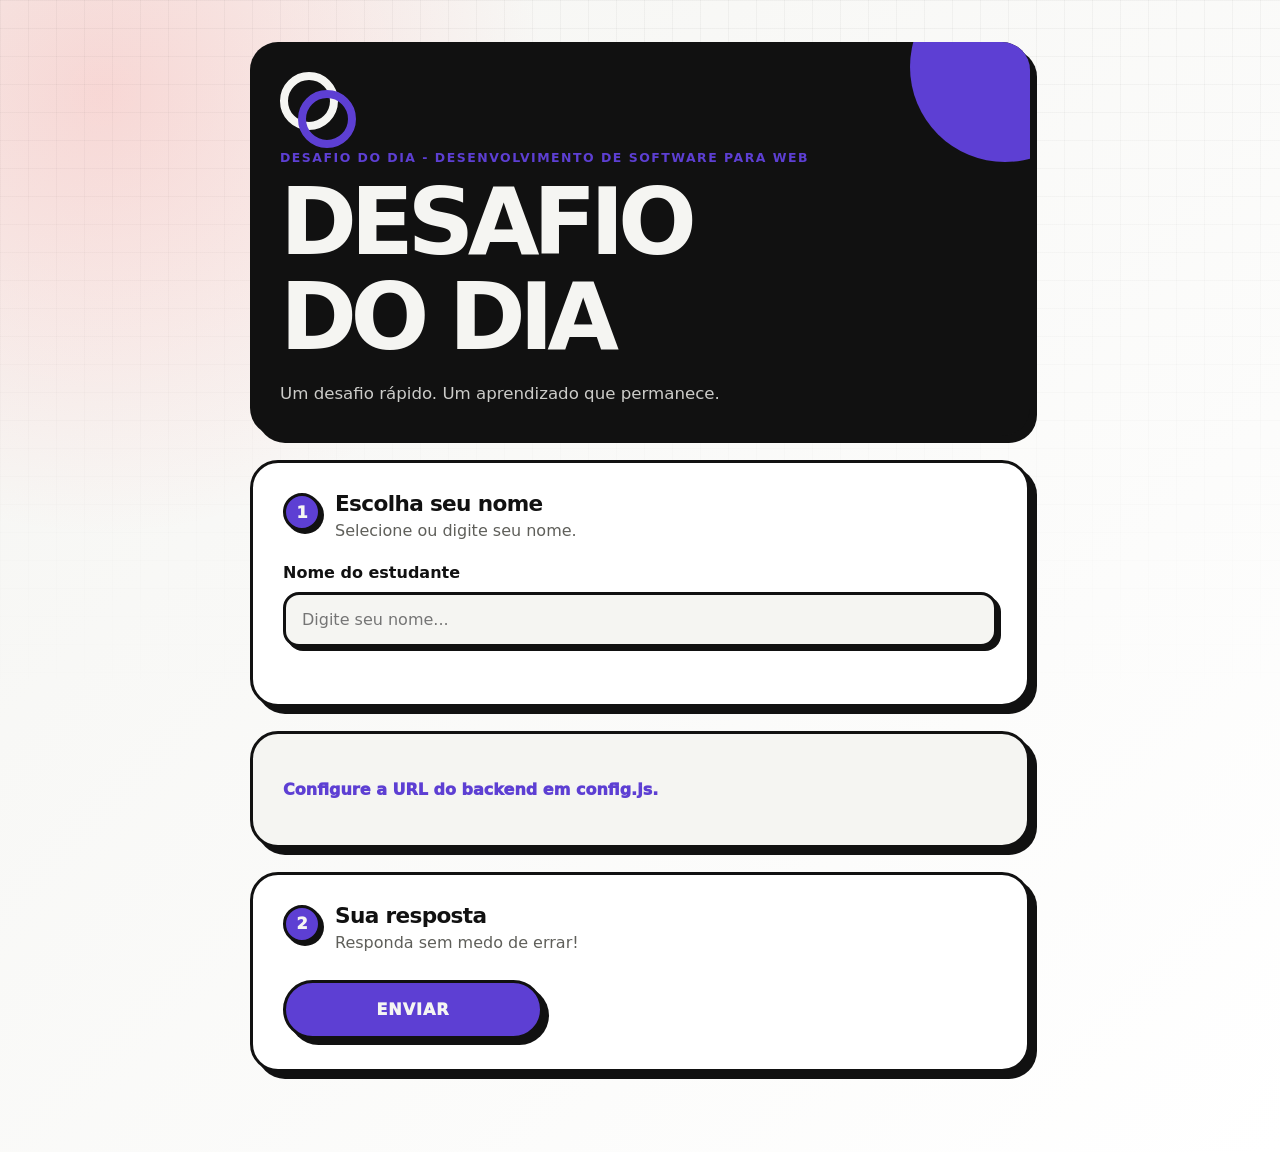
==== index.html @ 52559dd8 "first commit clonando projeto original" ====
<!doctype html>
<html lang="pt-BR">
<head>
  <meta charset="utf-8">
  <title>Desafio do Dia - Desenvolvimento de Software para Web</title>
  <meta name="viewport" content="width=device-width, initial-scale=1">
  <link rel="stylesheet" href="./style.css">
</head>
<body>
  <main class="app-shell">
    <section class="hero">
      <div class="brand-mark" aria-hidden="true">
        <span></span>
        <span></span>
      </div>

      <p class="eyebrow">Desafio do Dia - Desenvolvimento de Software para Web</p>
      <h1>Desafio do Dia</h1>
      <p class="subtitle">
        Um desafio rápido. Um aprendizado que permanece.
      </p>
    </section>

    <section class="student-card">
      <div class="section-heading">
        <span class="step-badge">1</span>
        <div>
          <h2>Escolha seu nome</h2>
          <p>Selecione ou digite seu nome.</p>
        </div>
      </div>

      <label for="student-input">Nome do estudante</label>
      <input id="student-input" type="text" autocomplete="off" placeholder="Digite seu nome...">
      <ul id="student-suggestions" class="suggestions"></ul>
      <p id="student-status" class="hint"></p>
    </section>

    <section id="challenge" class="challenge-card"></section>

    <section class="answer-card">
      <div class="section-heading">
        <span class="step-badge">2</span>
        <div>
          <h2>Sua resposta</h2>
          <p>Responda sem medo de errar!</p>
        </div>
      </div>

      <form id="response-form"></form>
      <div id="form-message" class="form-message hidden" role="status" aria-live="polite"></div>
      <button id="submit-button" type="button">Enviar</button>
    </section>

    <section id="feedback" class="feedback-card hidden"></section>
  </main>

  <script type="module" src="./app.js"></script>
</body>
</html>
---- style.css ----
:root {
  --black: #111111;
  --red: #ff4d4d;
  --purple: #5d3fd3;
  --cream: #f5f5f2;

  --surface: #ffffff;
  --surface-soft: #fffafa;
  --text: #111111;
  --muted: #5f5f5a;
  --border: #deded8;

  --code-bg: #111111;
  --code-text: #f5f5f2;

  --radius-xl: 28px;
  --radius-lg: 22px;
  --radius-md: 16px;

  --shadow-solid: 7px 7px 0 #111111;
  --shadow-soft: 0 18px 45px rgba(17, 17, 17, 0.16);
}

* {
  box-sizing: border-box;
}

body {
  margin: 0;
  font-family:
    Inter,
    ui-sans-serif,
    system-ui,
    -apple-system,
    BlinkMacSystemFont,
    "Segoe UI",
    sans-serif;
  background:
    radial-gradient(circle at 8% 8%, rgba(255, 77, 77, 0.18), transparent 28%),
    linear-gradient(135deg, var(--cream) 0%, #ffffff 100%);
  color: var(--text);
}

body::before {
  content: "";
  position: fixed;
  inset: 0;
  pointer-events: none;
  background-image:
    linear-gradient(rgba(17, 17, 17, 0.035) 1px, transparent 1px),
    linear-gradient(90deg, rgba(17, 17, 17, 0.035) 1px, transparent 1px);
  background-size: 28px 28px;
  mask-image: linear-gradient(to bottom, black, transparent 80%);
}

.app-shell {
  width: min(780px, calc(100% - 28px));
  margin: 0 auto;
  padding: 28px 0 56px;
  position: relative;
}

.hero {
  position: relative;
  background: var(--black);
  color: var(--cream);
  border-radius: var(--radius-xl);
  padding: 30px 24px 34px;
  margin-bottom: 24px;
  box-shadow: var(--shadow-solid);
  overflow: hidden;
}

.hero::after {
  content: "";
  position: absolute;
  width: 190px;
  height: 190px;
  border-radius: 50%;
  right: -70px;
  top: -70px;
  background: var(--purple);
}

.brand-mark {
  position: relative;
  z-index: 1;
  width: 58px;
  height: 58px;
  margin-bottom: 20px;
}

.brand-mark span {
  position: absolute;
  inset: 0;
  border-radius: 999px;
  border: 8px solid var(--cream);
}

.brand-mark span:nth-child(2) {
  transform: translate(18px, 18px);
  border-color: var(--purple);
}

.eyebrow {
  position: relative;
  z-index: 1;
  margin: 0 0 10px;
  color: var(--purple);
  font-weight: 900;
  text-transform: uppercase;
  letter-spacing: 0.12em;
  font-size: 0.78rem;
}

h1,
h2 {
  margin: 0;
  line-height: 1.02;
}

h1 {
  position: relative;
  z-index: 1;
  max-width: 8ch;
  font-size: clamp(3rem, 17vw, 5.8rem);
  letter-spacing: -0.07em;
  text-transform: uppercase;
}

.subtitle {
  position: relative;
  z-index: 1;
  max-width: 42ch;
  margin: 18px 0 0;
  color: rgba(245, 245, 242, 0.82);
  font-size: 1.04rem;
  line-height: 1.45;
}

.student-card,
.challenge-card,
.answer-card,
.feedback-card {
  background: var(--surface);
  border: 3px solid var(--black);
  border-radius: var(--radius-xl);
  box-shadow: var(--shadow-solid);
  padding: 22px;
  margin-bottom: 24px;
}

.section-heading {
  display: flex;
  gap: 14px;
  align-items: flex-start;
  margin-bottom: 20px;
}

.section-heading h2 {
  font-size: 1.35rem;
  letter-spacing: -0.03em;
}

.section-heading p {
  margin: 5px 0 0;
  color: var(--muted);
  line-height: 1.4;
}

.step-badge {
  display: grid;
  place-items: center;
  flex: 0 0 auto;
  width: 38px;
  height: 38px;
  border-radius: 50%;
  background: var(--purple);
  color: var(--cream);
  border: 3px solid var(--black);
  box-shadow: 3px 3px 0 var(--black);
  font-weight: 950;
}

.student-card label,
.field-group > span,
legend {
  display: block;
  font-weight: 900;
  margin-bottom: 10px;
}

input[type="text"],
textarea {
  width: 100%;
  border: 3px solid var(--black);
  border-radius: var(--radius-md);
  padding: 15px 16px;
  font: inherit;
  color: var(--text);
  background: var(--cream);
  box-shadow: 4px 4px 0 var(--black);
}

textarea {
  resize: vertical;
  min-height: 140px;
}

input[type="text"]:focus,
textarea:focus {
  outline: 4px solid rgba(255, 77, 77, 0.28);
}

.suggestions {
  list-style: none;
  padding: 0;
  margin: 12px 0 0;
  display: grid;
  gap: 8px;
}

.suggestions button {
  width: 100%;
  text-align: left;
  border: 3px solid var(--black);
  background: #ffffff;
  border-radius: 14px;
  padding: 12px 14px;
  cursor: pointer;
  font: inherit;
  font-weight: 800;
  box-shadow: 3px 3px 0 var(--black);
}

.suggestions button:hover {
  background: var(--purple);
  color: var(--cream);
}

.hint {
  color: var(--muted);
  font-size: 0.92rem;
  line-height: 1.4;
}

.challenge-card {
  background: var(--cream);
}

.challenge-header {
  position: relative;
  margin-bottom: 22px;
  padding-bottom: 20px;
  border-bottom: 3px solid var(--black);
}

.challenge-header::before {
  content: "2";
  position: absolute;
  right: 0;
  top: 0;
  display: grid;
  place-items: center;
  width: 42px;
  height: 42px;
  border-radius: 50%;
  background: var(--purple);
  color: var(--cream);
  border: 3px solid var(--black);
  box-shadow: 3px 3px 0 var(--black);
  font-weight: 950;
}

.daily-label {
  margin: 0 0 8px;
  color: var(--purple);
  font-weight: 950;
  text-transform: uppercase;
  letter-spacing: 0.11em;
  font-size: 0.76rem;
}

.challenge-header h2 {
  max-width: calc(100% - 58px);
  font-size: clamp(1.75rem, 8vw, 3.2rem);
  letter-spacing: -0.06em;
}

.tags {
  display: flex;
  flex-wrap: wrap;
  gap: 9px;
  margin-top: 16px;
}

.tags span {
  background: var(--black);
  color: var(--cream);
  border-radius: 999px;
  padding: 7px 11px;
  font-size: 0.8rem;
  font-weight: 900;
  /* text-transform: uppercase; */
  letter-spacing: 0.04em;
}

.tags span:last-child {
  background: var(--purple);
}

.text-block {
  font-size: 1.04rem;
  line-height: 1.65;
  margin: 16px 0;
}

.question-block {
  margin: 24px 0 18px;
  padding: 20px;
  border: 3px solid var(--black);
  border-radius: var(--radius-lg);
  background: #ffffff;
  color: var(--text);
  box-shadow: 6px 6px 0 var(--black);
}

.question-label {
  display: inline-block;
  margin-bottom: 12px;
  color: var(--cream);
  background: var(--purple);
  border: 3px solid var(--black);
  border-radius: 999px;
  padding: 5px 10px;
  font-size: 0.72rem;
  font-weight: 950;
  text-transform: uppercase;
  letter-spacing: 0.08em;
  box-shadow: 3px 3px 0 var(--black);
}


.question-block p {
  margin: 0;
  font-size: 1.22rem;
  line-height: 1.45;
  font-weight: 850;
}

.code-block {
  margin: 20px 0;
  overflow: hidden;
  border: 3px solid var(--black);
  border-radius: var(--radius-lg);
  background: var(--code-bg);
  color: var(--code-text);
  box-shadow: 5px 5px 0 var(--black);
}

.code-block figcaption {
  padding: 11px 14px;
  color: var(--cream);
  background: var(--purple);
  border-bottom: 3px solid var(--black);
  font-size: 0.82rem;
  font-weight: 950;
  text-transform: uppercase;
  letter-spacing: 0.08em;
}

pre {
  margin: 0;
  padding: 18px;
  overflow-x: auto;
}

code {
  font-family:
    ui-monospace,
    SFMono-Regular,
    Menlo,
    Monaco,
    Consolas,
    monospace;
  font-size: 0.94rem;
  line-height: 1.55;
}

.callout {
  border-radius: var(--radius-lg);
  background: #ffffff;
  border: 3px dashed var(--black);
  padding: 15px 16px;
  margin: 18px 0;
  line-height: 1.5;
  box-shadow: 4px 4px 0 rgba(17, 17, 17, 0.35);
  font-weight: 700;
  color: var(--text);
}

.callout-reflection {
  background: #ffffff;
}

.image-block {
  margin: 20px 0;
  border: 3px solid var(--black);
  border-radius: var(--radius-lg);
  overflow: hidden;
  background: #ffffff;
  box-shadow: 5px 5px 0 var(--black);
}

.image-block img {
  display: block;
  width: 100%;
}

.image-block figcaption {
  padding: 12px 14px;
  color: var(--muted);
  font-weight: 700;
}

.field-group {
  border: 0;
  padding: 0;
  margin: 0 0 24px;
}

.choice-grid {
  display: grid;
  gap: 12px;
}

.choice-card {
  display: flex;
  gap: 12px;
  align-items: center;
  border: 3px solid var(--black);
  border-radius: var(--radius-md);
  padding: 15px;
  cursor: pointer;
  background: var(--cream);
  box-shadow: 4px 4px 0 var(--black);
  font-weight: 850;
}

.choice-card:hover {
  background: #ffffff;
  transform: translate(-1px, -1px);
}

.choice-card:has(input:checked) {
  background: var(--purple);
  color: var(--cream);
}

.choice-card input {
  accent-color: var(--purple);
}

.answer-card form {
  margin-bottom: 22px;
}

#submit-button {
  width: 100%;
  margin-top: 4px;
  border: 3px solid var(--black);
  background: var(--purple);
  color: var(--cream);
  font: inherit;
  font-weight: 950;
  text-transform: uppercase;
  letter-spacing: 0.06em;
  border-radius: 999px;
  padding: 17px 22px;
  cursor: pointer;
  box-shadow: 6px 6px 0 var(--black);
}

#submit-button:hover {
  transform: translate(-2px, -2px);
  box-shadow: 8px 8px 0 var(--black);
}

#submit-button:active {
  transform: translate(2px, 2px);
  box-shadow: 3px 3px 0 var(--black);
}

.feedback-card {
  background: var(--black);
  color: var(--cream);
}

.feedback-card h2 {
  color: var(--purple);
  font-size: 2rem;
  text-transform: uppercase;
  letter-spacing: -0.04em;
}

.feedback-card p {
  line-height: 1.6;
}

.feedback-card .code-block {
  border-color: var(--cream);
  box-shadow: 5px 5px 0 var(--purple);
}

.feedback-card .code-block figcaption {
  border-bottom-color: var(--cream);
}

.feedback-card .text-block {
  color: var(--cream);
}


.feedback-card h2 {
  color: #fff7ed;
}

.feedback-card p {
  color: #fff7ed;
}

.feedback-card .answer-status p {
  color: inherit;
}

.feedback-card .answer-correct {
  border: 1px solid #22c55e;
  background: #f0fdf4;
  color: #14532d;
}

.feedback-card .answer-incorrect {
  border: 1px solid #f97316;
  background: #fff7ed;
  color: #7c2d12;
}

.feedback-card .answer-status-label {
  color: inherit;
  font-weight: 700;
}

.feedback-card .answer-status strong {
  color: inherit;
}

.next-challenge-message {
  margin-top: 1.5rem;
  padding: 1rem;
  border-radius: 1rem;
  background: rgba(255, 255, 255, 0.08);
  border: 1px solid rgba(255, 255, 255, 0.18);
}

.next-challenge-message h3 {
  margin: 0 0 0.4rem;
  color: #fff7ed;
  font-size: 1rem;
}

.next-challenge-message p {
  margin: 0;
  color: #fff7ed;
}

.after-submission {
  margin-top: 22px;
  padding-top: 18px;
  border-top: 2px solid rgba(245, 245, 242, 0.25);
}

.hidden {
  display: none;
}

.error {
  color: var(--purple);
  font-weight: 950;
}

@media (min-width: 720px) {
  .app-shell {
    padding-top: 42px;
  }

  .hero,
  .student-card,
  .challenge-card,
  .answer-card,
  .feedback-card {
    padding: 30px;
  }

  .choice-grid {
    grid-template-columns: repeat(2, 1fr);
  }

  #submit-button {
    width: auto;
    min-width: 260px;
  }
}


.choice-card {
  display: flex;
  gap: 0.5rem;
  align-items: flex-start;
}

.choice-option-letter {
  flex: 0 0 auto;
  font-weight: 700;
}

.choice-option-text {
  flex: 1;
}

.answer-status {
  margin: 1rem 0;
  padding: 1rem;
  border-radius: 0.75rem;
  line-height: 1.45;
}

.answer-status-label {
  margin-top: 0;
  margin-bottom: 0.35rem;
  font-weight: 700;
}

.answer-correct {
  border: 1px solid #22c55e;
  background: #f0fdf4;
}

.answer-incorrect {
  border: 1px solid #f97316;
  background: #fff7ed;
}

.answer-status strong {
  color: inherit;
}

.answer-correct .answer-status-label {
  color: #166534;
}

.answer-incorrect .answer-status-label {
  color: #9a3412;
}

.form-message {
  margin: 1rem 0;
  padding: 0.85rem 1rem;
  border-radius: 0.75rem;
  font-size: 0.95rem;
  line-height: 1.4;
}

.form-message-error {
  border: 1px solid #fdba74;
  background: #fff7ed;
}

.form-message-info {
  border: 1px solid #bfdbfe;
  background: #eff6ff;
}

.form-message-success {
  border: 1px solid #86efac;
  background: #f0fdf4;
}

.hidden {
  display: none;
}
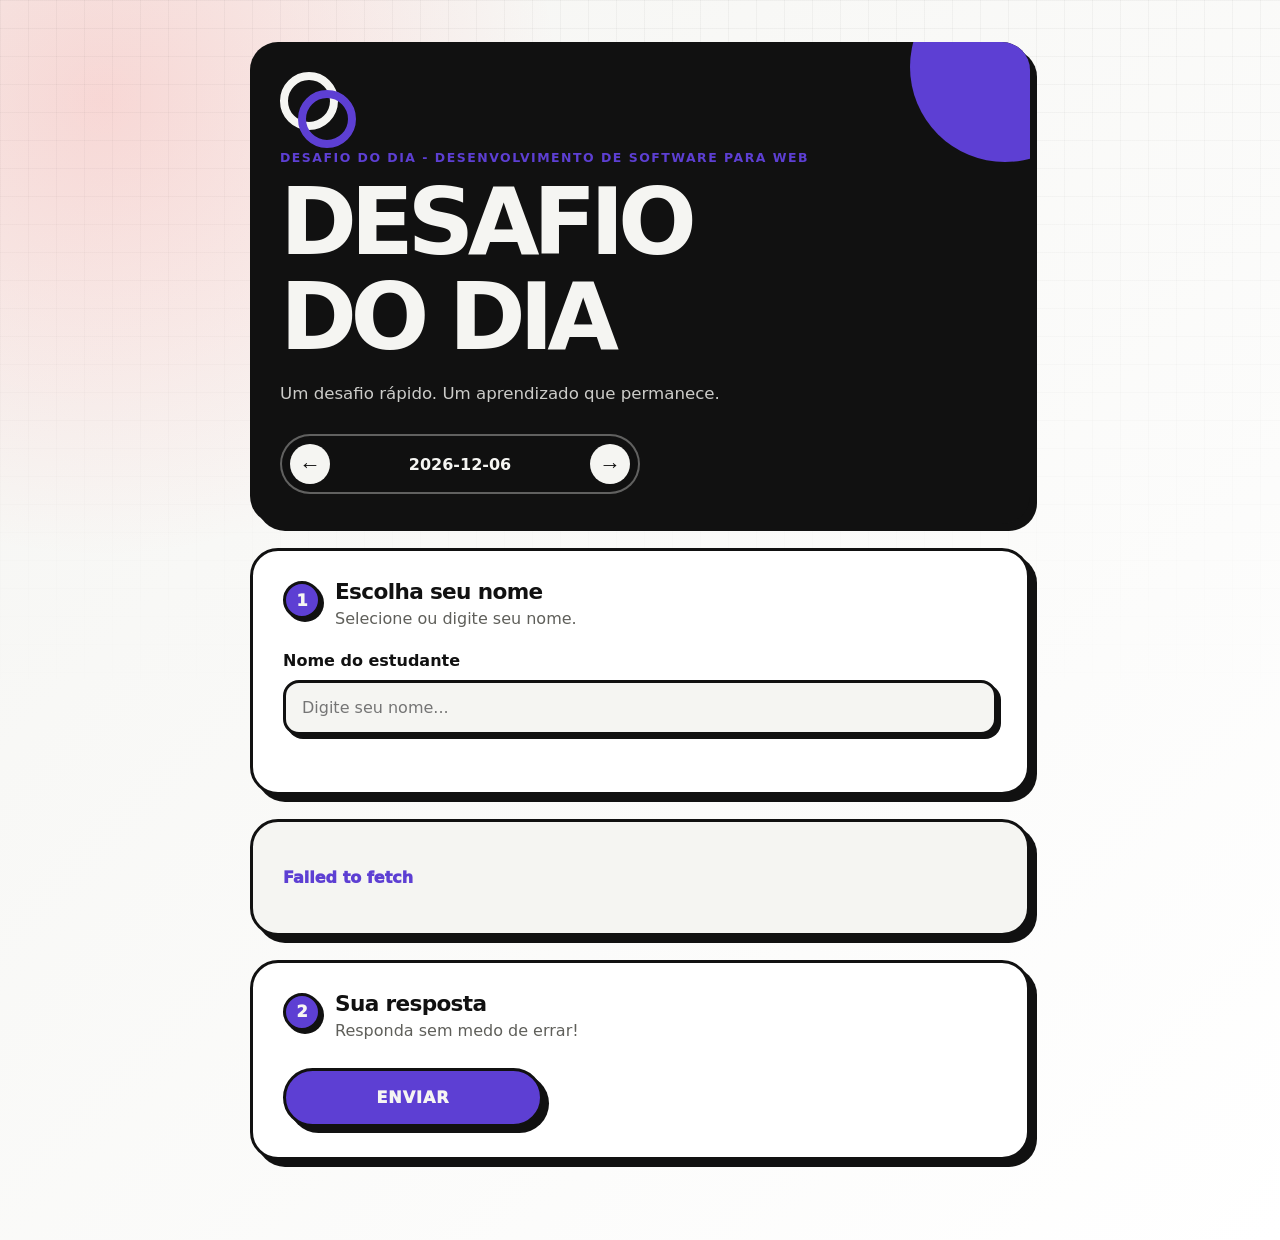
==== commit 61df45c1: "feat: seletor de datas" ====
--- a/index.html
+++ b/index.html
@@ -5,6 +5,9 @@
   <title>Desafio do Dia - Desenvolvimento de Software para Web</title>
   <meta name="viewport" content="width=device-width, initial-scale=1">
   <link rel="stylesheet" href="./style.css">
+  <style>
+    
+  </style>
 </head>
 <body>
   <main class="app-shell">
@@ -19,6 +22,12 @@
       <p class="subtitle">
         Um desafio rápido. Um aprendizado que permanece.
       </p>
+
+      <div class="challenge-date-nav" aria-label="Navegação entre os dias">
+        <button type="button" class="date-arrow" id="previous-day" aria-label="Dia anterior">&#8592;</button>
+        <time id="challenge-date" datetime=""></time>
+        <button type="button" class="date-arrow" id="next-day" aria-label="Próximo dia">&#8594;</button>
+      </div>
     </section>
 
     <section class="student-card">
--- a/style.css
+++ b/style.css
@@ -687,4 +687,45 @@
 
 .hidden {
   display: none;
+}
+
+.challenge-date-nav {
+      position: relative;
+      z-index: 1;
+      display: flex;
+      align-items: center;
+      justify-content: space-between;
+      gap: 12px;
+      max-width: 360px;
+      margin-top: 28px;
+      padding: 8px;
+      border: 2px solid rgba(245, 245, 242, 0.35);
+      border-radius: 999px;
+      background: rgba(17, 17, 17, 0.55);
+}
+
+.challenge-date-nav time {
+  flex: 1;
+  text-align: center;
+  color: var(--cream);
+  font-weight: 800;
+  text-transform: capitalize;
+}
+
+.date-arrow {
+  width: 40px;
+  height: 40px;
+  border: 0;
+  border-radius: 50%;
+  background: var(--cream);
+  color: var(--black);
+  font-size: 1.35rem;
+  line-height: 1;
+  cursor: pointer;
+}
+
+.date-arrow:hover,
+.date-arrow:focus-visible {
+  background: var(--purple);
+  color: var(--cream);
 }
